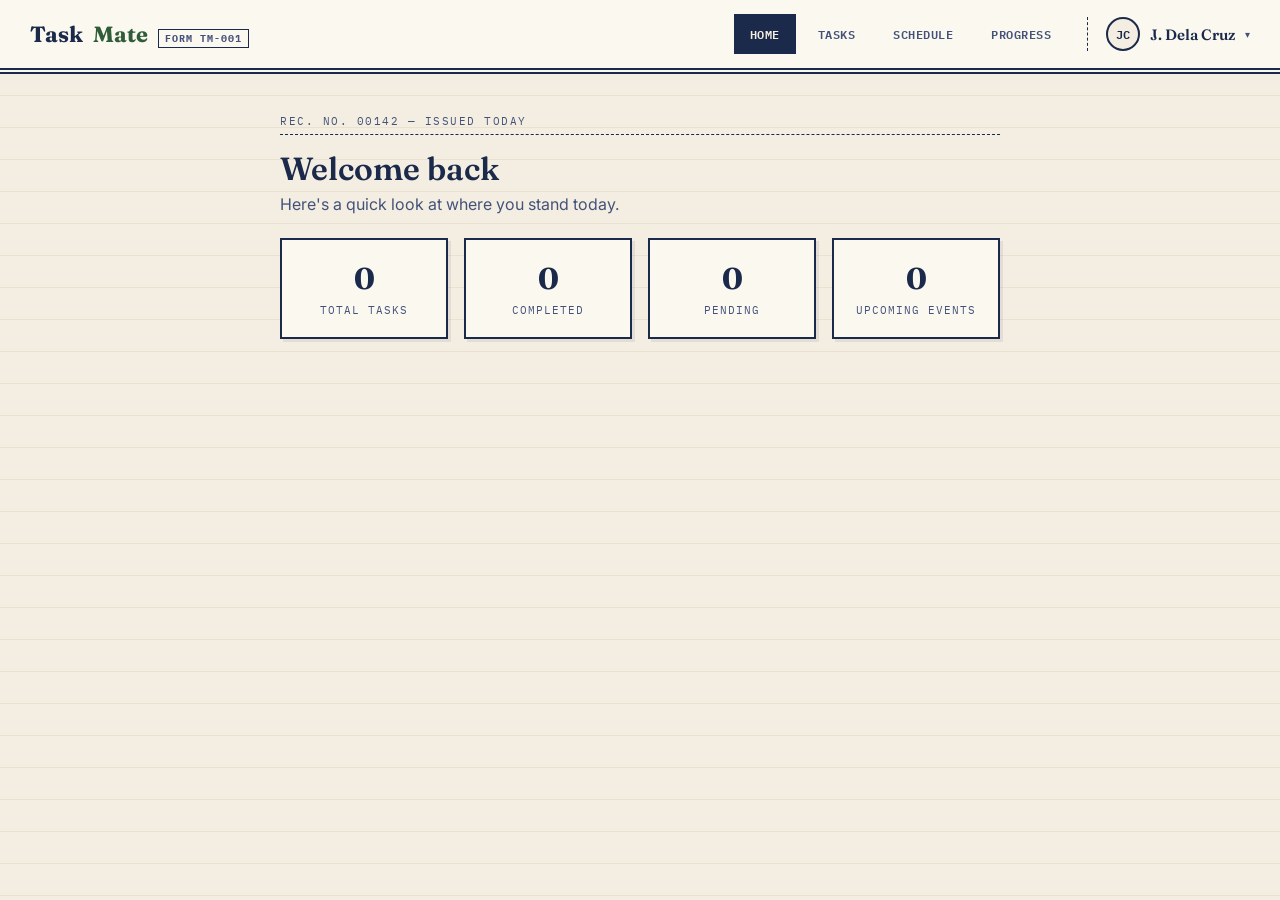
==== index.html @ 4dd3895f "Initial commit" ====
<!DOCTYPE html>
<html lang="en">
<head>
<meta charset="UTF-8">
<meta name="viewport" content="width=device-width, initial-scale=1">
<title>Task-Mate — Registrar</title>
<link rel="stylesheet" href="style.css">
</head>
<body>

  <nav class="navbar">
    <div class="logo">Task<span>Mate</span><div class="form-tag">FORM TM-001</div></div>

    <div class="nav-right">
      <div class="nav-links">
        <a href="#home" class="nav-btn active" data-page="home">Home</a>
        <a href="#tasks" class="nav-btn" data-page="tasks">Tasks</a>
        <a href="#schedule" class="nav-btn" data-page="schedule">Schedule</a>
        <a href="#progress" class="nav-btn" data-page="progress">Progress</a>
      </div>

      <div class="profile" id="profileWrap">
        <div class="avatar">JC</div>
        <span class="profile-name">J. Dela Cruz</span>
        <span class="profile-caret">▾</span>
        <div class="profile-menu" id="profileMenu">
          <a href="#" class="profile-item">Settings</a>
          <a href="#" class="profile-item">Logout</a>
        </div>
      </div>
    </div>
  </nav>

  <main id="app">

    <!-- HOME -->
    <section id="home" class="page active-page">
      <div class="doc-number">REC. NO. 00142 — ISSUED TODAY</div>
      <h1>Welcome back</h1>
      <p class="subtitle">Here's a quick look at where you stand today.</p>
      <div class="stat-cards">
        <div class="stat-card"><span class="stat-number" id="homeTotal">0</span><span class="stat-label">Total Tasks</span></div>
        <div class="stat-card"><span class="stat-number" id="homeDone">0</span><span class="stat-label">Completed</span></div>
        <div class="stat-card"><span class="stat-number" id="homePending">0</span><span class="stat-label">Pending</span></div>
        <div class="stat-card"><span class="stat-number" id="homeEvents">0</span><span class="stat-label">Upcoming Events</span></div>
      </div>
    </section>

    <!-- TASKS -->
    <section id="tasks" class="page">
      <div class="doc-number">SEC. A — TASK LEDGER</div>
      <h1>Tasks</h1>
      <form id="taskForm" class="add-form">
        <input type="text" id="taskInput" placeholder="What needs to be done?" required>
        <input type="date" id="taskDate">
        <select id="taskPriority">
          <option value="Low">Low</option>
          <option value="Med" selected>Med</option>
          <option value="High">High</option>
        </select>
        <select id="taskCategory">
          <option value="Work">Work</option>
          <option value="Personal">Personal</option>
          <option value="School">School</option>
          <option value="Other">Other</option>
        </select>
        <button type="submit" class="btn">File Task</button>
      </form>

      <div class="filter-bar">
        <input type="text" id="searchInput" placeholder="Search tasks...">
        <select id="statusFilter">
          <option value="All">All Status</option>
          <option value="Active">Active</option>
          <option value="Done">Done</option>
        </select>
        <select id="categoryFilter">
          <option value="All">All Categories</option>
          <option value="Work">Work</option>
          <option value="Personal">Personal</option>
          <option value="School">School</option>
          <option value="Other">Other</option>
        </select>
      </div>

      <ul id="taskList" class="item-list"></ul>
      <p id="taskEmpty" class="empty-msg">NO RECORDS ON FILE — SUBMIT ONE ABOVE</p>
    </section>

    <!-- SCHEDULE -->
    <section id="schedule" class="page">
      <div class="doc-number">SEC. B — CALENDAR OF EVENTS</div>
      <h1>Schedule</h1>
      <form id="scheduleForm" class="add-form">
        <input type="text" id="scheduleInput" placeholder="Event name" required>
        <input type="date" id="scheduleDate" required>
        <button type="submit" class="btn">File Event</button>
      </form>
      <ul id="scheduleList" class="item-list"></ul>
      <p id="scheduleEmpty" class="empty-msg">NOTHING ON THE CALENDAR</p>
    </section>

    <!-- PROGRESS -->
    <section id="progress" class="page">
      <div class="doc-number">SEC. C — PERFORMANCE REVIEW</div>
      <h1>Progress</h1>
      <div class="progress-bar-wrap"><div class="progress-bar-fill" id="progressFill"></div></div>
      <p id="progressPercent" class="progress-percent">0% complete</p>
      <h2 class="sub-heading">Completed Tasks</h2>
      <ul id="progressList" class="item-list"></ul>
      <p id="progressEmpty" class="empty-msg">NO COMPLETIONS ON RECORD YET</p>
    </section>

  </main>

  <script src="script.js"></script>
</body>
</html>
---- style.css ----
@import url('https://fonts.googleapis.com/css2?family=Fraunces:opsz,wght@9..144,500;9..144,700&family=Inter:wght@400;500;600&family=IBM+Plex+Mono:wght@500;600&display=swap');

* { margin:0; padding:0; box-sizing:border-box; }

:root {
  --paper:#F3EEE1;
  --paper-line:#E0D6BF;
  --card:#FBF8F0;
  --ink:#1B2A4A;
  --ink-soft:#44527A;
  --border:#1B2A4A;
  --stamp-green:#2F5D3A;
  --stamp-red:#8B2E2E;
}

body {
  background:
    repeating-linear-gradient(to bottom, transparent, transparent 31px, var(--paper-line) 32px),
    var(--paper);
  color:var(--ink);
  font-family:'Inter', sans-serif;
  min-height:100vh;
}

/* NAVBAR */
.navbar {
  display:flex; justify-content:space-between; align-items:center; flex-wrap:wrap; gap:16px;
  padding:14px 30px; background:var(--card);
  border-bottom:6px double var(--border);
  position:sticky; top:0; z-index:20;
}
.logo { font-family:'Fraunces', serif; font-weight:700; font-size:22px; display:flex; align-items:baseline; gap:10px; }
.logo span { color:var(--stamp-green); }
.form-tag {
  font-family:'IBM Plex Mono', monospace; font-size:10px; letter-spacing:1px;
  color:var(--ink-soft); border:1px solid var(--border); padding:2px 6px;
}

/* right-side group: nav tabs + profile */
.nav-right { display:flex; align-items:center; gap:20px; flex-wrap:wrap; }

.nav-links { display:flex; gap:6px; }
.nav-btn {
  font-family:'IBM Plex Mono', monospace; text-transform:uppercase; letter-spacing:0.5px;
  background:transparent; border:2px solid transparent; color:var(--ink-soft);
  text-decoration:none; padding:8px 14px; font-weight:600; font-size:12px; transition:0.15s;
}
.nav-btn:hover { border-color:var(--border); color:var(--ink); }
.nav-btn.active { background:var(--ink); border-color:var(--ink); color:var(--paper); }

/* PROFILE — now top-right */
.profile { position:relative; display:flex; align-items:center; gap:10px; cursor:pointer; border-left:1px dashed var(--border); padding-left:18px; }
.avatar {
  width:34px; height:34px; border:2px solid var(--border); border-radius:50%;
  display:flex; align-items:center; justify-content:center;
  font-family:'IBM Plex Mono', monospace; font-weight:600; font-size:12px; background:var(--paper);
}
.profile-name { font-family:'Fraunces', serif; font-weight:600; font-size:15px; }
.profile-caret { font-size:10px; color:var(--ink-soft); transition:0.15s; }
.profile.open .profile-caret { transform:rotate(180deg); }

.profile-menu {
  display:none; position:absolute; top:calc(100% + 8px); right:0;
  background:var(--card); border:2px solid var(--border); min-width:150px;
  box-shadow:3px 3px 0 rgba(27,42,74,0.1); z-index:30;
}
.profile.open .profile-menu { display:block; }
.profile-item {
  display:block; padding:10px 14px; font-family:'IBM Plex Mono', monospace;
  font-size:12px; text-transform:uppercase; letter-spacing:0.5px;
  color:var(--ink); text-decoration:none; border-bottom:1px dashed var(--paper-line);
}
.profile-item:last-child { border-bottom:none; }
.profile-item:hover { background:var(--paper); }


/* NAV LINKS */
.nav-links { display:flex; gap:6px; flex-wrap:wrap; }
.nav-btn {
  font-family:'IBM Plex Mono', monospace; text-transform:uppercase; letter-spacing:0.5px;
  background:transparent; border:2px solid transparent; color:var(--ink-soft);
  text-decoration:none; padding:8px 14px; font-weight:600; font-size:12px; transition:0.15s;
}
.nav-btn:hover { border-color:var(--border); color:var(--ink); }
.nav-btn.active { background:var(--ink); border-color:var(--ink); color:var(--paper); }

/* PAGES */
.page { display:none; padding:40px; max-width:800px; margin:0 auto; }
.page.active-page { display:block; animation:fadeIn 0.3s ease; }
@keyframes fadeIn { from{opacity:0;} to{opacity:1;} }

.doc-number {
  font-family:'IBM Plex Mono', monospace; font-size:11px; letter-spacing:1.5px;
  color:var(--ink-soft); text-transform:uppercase; border-bottom:1px dashed var(--border);
  padding-bottom:6px; margin-bottom:14px;
}
h1 { font-family:'Fraunces', serif; font-size:32px; font-weight:600; margin-bottom:6px; }
.subtitle { color:var(--ink-soft); margin-bottom:24px; }
.sub-heading { font-family:'Fraunces', serif; margin:28px 0 12px; font-size:20px; font-weight:600; }

/* STAT CARDS */
.stat-cards { display:grid; grid-template-columns:repeat(auto-fit, minmax(140px,1fr)); gap:16px; margin-top:10px; }
.stat-card {
  background:var(--card); border:2px solid var(--border); padding:20px;
  display:flex; flex-direction:column; align-items:center;
  box-shadow:3px 3px 0 rgba(27,42,74,0.08); transition:transform 0.15s;
}
.stat-card:hover { transform:translateY(-2px); }
.stat-number { font-family:'Fraunces', serif; font-size:30px; font-weight:700; }
.stat-label { font-family:'IBM Plex Mono', monospace; font-size:11px; text-transform:uppercase; letter-spacing:1px; color:var(--ink-soft); margin-top:6px; }

/* FORMS */
.add-form, .filter-bar { display:flex; flex-wrap:wrap; gap:10px; margin-bottom:18px; }
.add-form input, .add-form select, .filter-bar input, .filter-bar select {
  background:var(--card); border:2px solid var(--border); color:var(--ink);
  padding:10px 12px; font-family:'Inter', sans-serif; font-size:14px; flex:1; min-width:120px;
  transition:0.15s;
}
.add-form input:focus, .add-form select:focus,
.filter-bar input:focus, .filter-bar select:focus {
  outline:none; background:#fff; border-bottom:3px solid var(--stamp-green);
}

.btn {
  font-family:'IBM Plex Mono', monospace; text-transform:uppercase; letter-spacing:1px;
  background:var(--ink); color:var(--paper); border:2px solid var(--ink);
  padding:10px 18px; font-weight:600; font-size:12px; cursor:pointer; transition:0.15s;
}
.btn:hover { background:var(--paper); color:var(--ink); }
.btn:active { transform:translateY(1px); }

/* LIST ITEMS */
.item-list { list-style:none; display:flex; flex-direction:column; gap:10px; }
.item-list li {
  background:var(--card); border:2px solid var(--border);
  padding:14px 16px; display:flex; align-items:center; justify-content:space-between;
  gap:12px; box-shadow:2px 2px 0 rgba(27,42,74,0.06); animation:fadeIn 0.2s ease;
}
.item-left { display:flex; align-items:center; gap:12px; flex:1; }
.item-list li.done .task-title { text-decoration:line-through; opacity:0.5; }

.task-title { cursor:text; font-weight:500; }
.task-title:hover { text-decoration:underline dotted; }
.task-title-input {
  background:#fff; border:2px solid var(--ink); color:var(--ink);
  padding:4px 8px; font-family:'Inter', sans-serif; font-size:14px;
}

.task-meta { font-size:11px; color:var(--ink-soft); display:flex; align-items:center; gap:8px; flex-wrap:wrap; margin-top:4px; }
.priority-tag, .category-tag {
  font-family:'IBM Plex Mono', monospace; font-size:10px; font-weight:600;
  letter-spacing:0.5px; text-transform:uppercase; padding:3px 7px; border:1px solid currentColor;
}
.priority-Low { color:var(--stamp-green); }
.priority-Med { color:#8A6A1F; }
.priority-High { color:var(--stamp-red); }
.category-tag { color:var(--ink-soft); }

/* STAMP badge for completed status */
.stamp {
  font-family:'IBM Plex Mono', monospace; font-size:10px; font-weight:700;
  letter-spacing:1px; text-transform:uppercase; padding:3px 8px;
  border:2px double var(--stamp-green); color:var(--stamp-green);
  transform:rotate(-4deg); display:inline-block;
}

input[type="checkbox"] { width:20px; height:20px; cursor:pointer; accent-color:var(--ink); }

.item-right { display:flex; align-items:center; gap:10px; }

.delete-btn {
  font-family:'IBM Plex Mono', monospace; background:transparent; border:1px solid var(--border);
  color:var(--ink-soft); font-size:11px; padding:5px 9px; cursor:pointer; transition:0.15s;
  text-transform:uppercase; letter-spacing:0.5px;
}
.delete-btn:hover { background:var(--stamp-red); border-color:var(--stamp-red); color:#fff; }
.delete-btn.confirming {
  background:var(--stamp-red); border-color:var(--stamp-red); color:#fff;
  transform:rotate(-3deg);
}

/* EMPTY STATES - rubber stamp */
.empty-msg {
  display:none; font-family:'IBM Plex Mono', monospace; font-size:12px; letter-spacing:1px;
  color:var(--stamp-red); border:2px solid var(--stamp-red);
  padding:10px 16px; transform:rotate(-2deg); margin-top:14px;
}
.empty-msg.show { display:inline-block; }

/* PROGRESS */
.progress-bar-wrap { width:100%; height:18px; background:var(--card); border:2px solid var(--border); overflow:hidden; margin-top:10px; }
.progress-bar-fill { height:100%; width:0%; background:var(--stamp-green); transition:width 0.4s ease; }
.progress-percent { margin-top:8px; font-family:'IBM Plex Mono', monospace; font-size:13px; color:var(--ink-soft); }

/* MOBILE */
@media (max-width:640px) {
  .navbar { padding:12px 16px; }
  .profile-name { display:none; }
  .nav-right { width:100%; justify-content:space-between; }
  .nav-links { width:100%; justify-content:space-between; }
  .nav-btn { flex:1; text-align:center; padding:8px 4px; font-size:10px; }
  .page { padding:24px 18px; }
  .add-form, .filter-bar { flex-direction:column; }
  .add-form input, .add-form select, .filter-bar input, .filter-bar select { width:100%; }
  .item-list li { flex-wrap:wrap; }
}
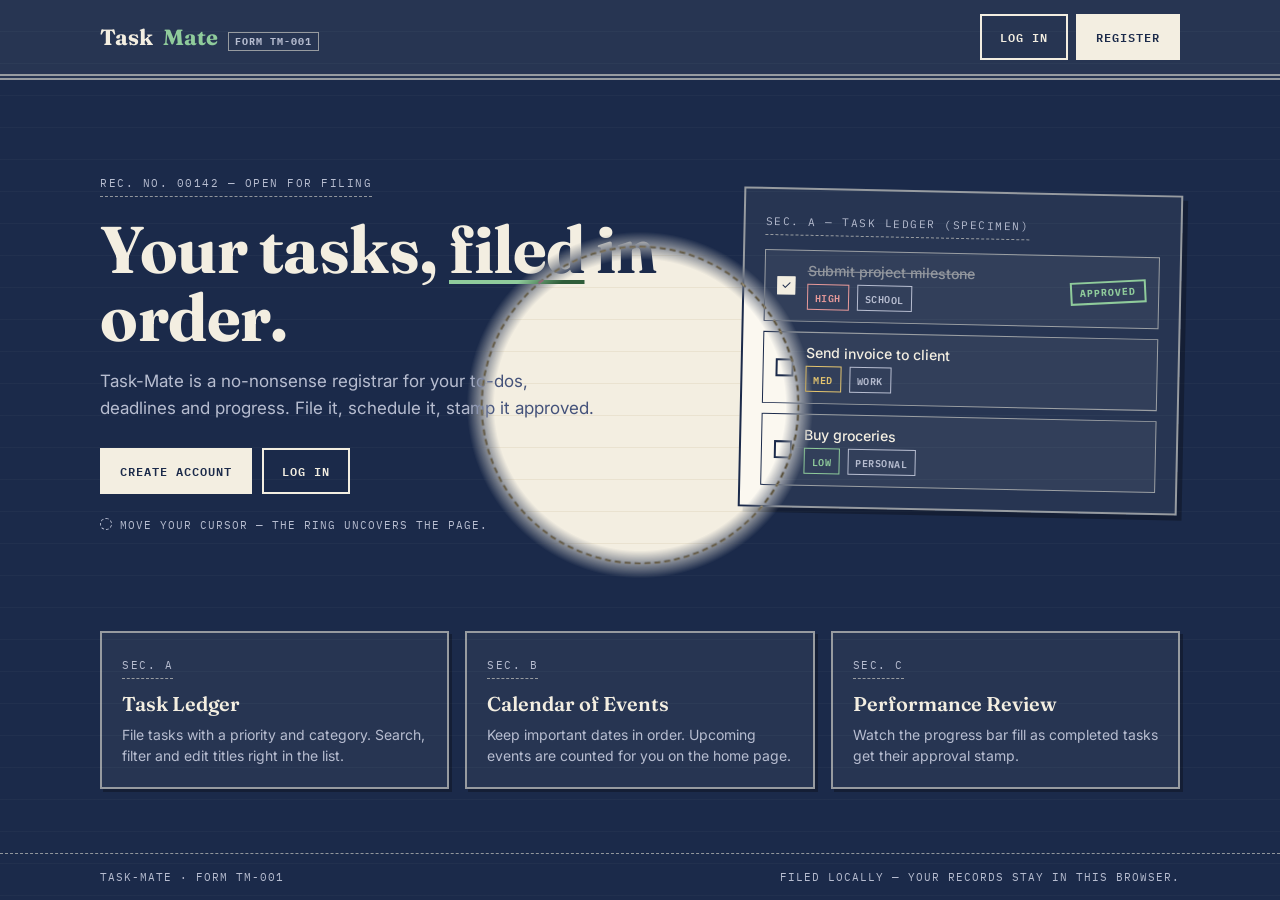
==== commit c4a55e1e: "ian Main" ====
--- a/index.html
+++ b/index.html
@@ -3,116 +3,102 @@
 <head>
 <meta charset="UTF-8">
 <meta name="viewport" content="width=device-width, initial-scale=1">
-<title>Task-Mate — Registrar</title>
+<title>Task-Mate — Welcome</title>
 <link rel="stylesheet" href="style.css">
+<link rel="stylesheet" href="landing.css">
 </head>
-<body>
+<body class="landing">
 
-  <nav class="navbar">
-    <div class="logo">Task<span>Mate</span><div class="form-tag">FORM TM-001</div></div>
+<!--
+  Two stacked layers with identical content:
+    #base   = dark "cover" (the real, clickable page)
+    #reveal = paper theme copy (cloned by landing.js), masked to a circle that follows the cursor
+-->
+<div class="world" id="world">
 
-    <div class="nav-right">
-      <div class="nav-links">
-        <a href="#home" class="nav-btn active" data-page="home">Home</a>
-        <a href="#tasks" class="nav-btn" data-page="tasks">Tasks</a>
-        <a href="#schedule" class="nav-btn" data-page="schedule">Schedule</a>
-        <a href="#progress" class="nav-btn" data-page="progress">Progress</a>
-      </div>
+  <div class="layer layer-dark" id="base">
+    <div class="content">
 
-      <div class="profile" id="profileWrap">
-        <div class="avatar">JC</div>
-        <span class="profile-name">J. Dela Cruz</span>
-        <span class="profile-caret">▾</span>
-        <div class="profile-menu" id="profileMenu">
-          <a href="#" class="profile-item">Settings</a>
-          <a href="#" class="profile-item">Logout</a>
+      <header class="lp-nav">
+        <div class="logo">Task<span>Mate</span><div class="form-tag">FORM TM-001</div></div>
+        <nav class="lp-links" aria-label="Account">
+          <a href="login.html" class="lp-btn ghost" data-mirror>Log in</a>
+          <a href="register.html" class="lp-btn primary" data-mirror>Register</a>
+        </nav>
+      </header>
+
+      <section class="lp-hero">
+        <div class="lp-hero-text">
+          <div class="lp-doc">REC. NO. 00142 — OPEN FOR FILING</div>
+          <h1 class="lp-title">Your tasks, <span class="lp-accent">filed</span> in order.</h1>
+          <p class="lp-lede">Task-Mate is a no-nonsense registrar for your to-dos, deadlines and progress. File it, schedule it, stamp it approved.</p>
+          <div class="lp-cta">
+            <a href="register.html" class="lp-btn primary" data-mirror>Create account</a>
+            <a href="login.html" class="lp-btn ghost" data-mirror>Log in</a>
+          </div>
+          <p class="lp-hint" data-hint>Move your cursor — the ring uncovers the page.</p>
         </div>
-      </div>
+
+        <aside class="lp-specimen" aria-label="Sample ledger">
+          <div class="lp-doc">SEC. A — TASK LEDGER (SPECIMEN)</div>
+          <ul class="lp-rows">
+            <li class="is-done">
+              <span class="lp-box on">✓</span>
+              <div>
+                <div class="lp-row-title">Submit project milestone</div>
+                <div class="lp-meta"><span class="lp-tag high">High</span><span class="lp-tag">School</span></div>
+              </div>
+              <span class="lp-stamp">Approved</span>
+            </li>
+            <li>
+              <span class="lp-box"></span>
+              <div>
+                <div class="lp-row-title">Send invoice to client</div>
+                <div class="lp-meta"><span class="lp-tag med">Med</span><span class="lp-tag">Work</span></div>
+              </div>
+            </li>
+            <li>
+              <span class="lp-box"></span>
+              <div>
+                <div class="lp-row-title">Buy groceries</div>
+                <div class="lp-meta"><span class="lp-tag low">Low</span><span class="lp-tag">Personal</span></div>
+              </div>
+            </li>
+          </ul>
+        </aside>
+      </section>
+
+      <section class="lp-cards" aria-label="Features">
+        <article class="lp-card">
+          <div class="lp-doc">SEC. A</div>
+          <h2>Task Ledger</h2>
+          <p>File tasks with a priority and category. Search, filter and edit titles right in the list.</p>
+        </article>
+        <article class="lp-card">
+          <div class="lp-doc">SEC. B</div>
+          <h2>Calendar of Events</h2>
+          <p>Keep important dates in order. Upcoming events are counted for you on the home page.</p>
+        </article>
+        <article class="lp-card">
+          <div class="lp-doc">SEC. C</div>
+          <h2>Performance Review</h2>
+          <p>Watch the progress bar fill as completed tasks get their approval stamp.</p>
+        </article>
+      </section>
+
+      <footer class="lp-foot">
+        <span>TASK-MATE · FORM TM-001</span>
+        <span>Filed locally — your records stay in this browser.</span>
+      </footer>
+
     </div>
-  </nav>
+  </div>
 
-  <main id="app">
+  <div class="layer layer-paper reveal" id="reveal" aria-hidden="true"></div>
+</div>
 
-    <!-- HOME -->
-    <section id="home" class="page active-page">
-      <div class="doc-number">REC. NO. 00142 — ISSUED TODAY</div>
-      <h1>Welcome back</h1>
-      <p class="subtitle">Here's a quick look at where you stand today.</p>
-      <div class="stat-cards">
-        <div class="stat-card"><span class="stat-number" id="homeTotal">0</span><span class="stat-label">Total Tasks</span></div>
-        <div class="stat-card"><span class="stat-number" id="homeDone">0</span><span class="stat-label">Completed</span></div>
-        <div class="stat-card"><span class="stat-number" id="homePending">0</span><span class="stat-label">Pending</span></div>
-        <div class="stat-card"><span class="stat-number" id="homeEvents">0</span><span class="stat-label">Upcoming Events</span></div>
-      </div>
-    </section>
+<div class="ring" id="ring" aria-hidden="true"></div>
 
-    <!-- TASKS -->
-    <section id="tasks" class="page">
-      <div class="doc-number">SEC. A — TASK LEDGER</div>
-      <h1>Tasks</h1>
-      <form id="taskForm" class="add-form">
-        <input type="text" id="taskInput" placeholder="What needs to be done?" required>
-        <input type="date" id="taskDate">
-        <select id="taskPriority">
-          <option value="Low">Low</option>
-          <option value="Med" selected>Med</option>
-          <option value="High">High</option>
-        </select>
-        <select id="taskCategory">
-          <option value="Work">Work</option>
-          <option value="Personal">Personal</option>
-          <option value="School">School</option>
-          <option value="Other">Other</option>
-        </select>
-        <button type="submit" class="btn">File Task</button>
-      </form>
-
-      <div class="filter-bar">
-        <input type="text" id="searchInput" placeholder="Search tasks...">
-        <select id="statusFilter">
-          <option value="All">All Status</option>
-          <option value="Active">Active</option>
-          <option value="Done">Done</option>
-        </select>
-        <select id="categoryFilter">
-          <option value="All">All Categories</option>
-          <option value="Work">Work</option>
-          <option value="Personal">Personal</option>
-          <option value="School">School</option>
-          <option value="Other">Other</option>
-        </select>
-      </div>
-
-      <ul id="taskList" class="item-list"></ul>
-      <p id="taskEmpty" class="empty-msg">NO RECORDS ON FILE — SUBMIT ONE ABOVE</p>
-    </section>
-
-    <!-- SCHEDULE -->
-    <section id="schedule" class="page">
-      <div class="doc-number">SEC. B — CALENDAR OF EVENTS</div>
-      <h1>Schedule</h1>
-      <form id="scheduleForm" class="add-form">
-        <input type="text" id="scheduleInput" placeholder="Event name" required>
-        <input type="date" id="scheduleDate" required>
-        <button type="submit" class="btn">File Event</button>
-      </form>
-      <ul id="scheduleList" class="item-list"></ul>
-      <p id="scheduleEmpty" class="empty-msg">NOTHING ON THE CALENDAR</p>
-    </section>
-
-    <!-- PROGRESS -->
-    <section id="progress" class="page">
-      <div class="doc-number">SEC. C — PERFORMANCE REVIEW</div>
-      <h1>Progress</h1>
-      <div class="progress-bar-wrap"><div class="progress-bar-fill" id="progressFill"></div></div>
-      <p id="progressPercent" class="progress-percent">0% complete</p>
-      <h2 class="sub-heading">Completed Tasks</h2>
-      <ul id="progressList" class="item-list"></ul>
-      <p id="progressEmpty" class="empty-msg">NO COMPLETIONS ON RECORD YET</p>
-    </section>
-
-  </main>
-
-  <script src="script.js"></script>
+<script src="landing.js"></script>
 </body>
 </html>
--- a/landing.css
+++ b/landing.css
@@ -0,0 +1,167 @@
+/* =========================================================
+   Task-Mate landing — two stacked layers.
+   .layer-dark  = cover (always there, real links)
+   .layer-paper = same content in the app's paper theme,
+                  masked to a circle that follows the cursor
+   Tune the effect in landing.js (radius) and below (edge softness).
+   ========================================================= */
+
+body.landing { background:#1B2A4A; }
+
+.world { position:relative; overflow:hidden; isolation:isolate; }
+
+/* ---------- colour tokens per layer ---------- */
+.layer-dark {
+  --bg:#1B2A4A; --fg:#F3EEE1; --fg-soft:#B7BDD0; --line:rgba(243,238,225,.55);
+  --rule:rgba(243,238,225,.06); --card:rgba(243,238,225,.05);
+  --accent:#8FCB9B; --danger:#E89A9A; --warn:#E3C46F; --shadow:rgba(0,0,0,.28);
+  position:relative; z-index:1;
+}
+.layer-paper {
+  --bg:#F3EEE1; --fg:#1B2A4A; --fg-soft:#44527A; --line:#1B2A4A;
+  --rule:#E0D6BF; --card:#FBF8F0;
+  --accent:#2F5D3A; --danger:#8B2E2E; --warn:#8A6A1F; --shadow:rgba(27,42,74,.1);
+}
+.layer {
+  color:var(--fg);
+  background:
+    repeating-linear-gradient(to bottom, transparent, transparent 31px, var(--rule) 32px),
+    var(--bg);
+}
+
+/* ---------- the reveal mask ----------
+   --x / --y / --r are set every frame by landing.js.
+   Solid up to 84% of the radius, then a soft edge to 100%. */
+.reveal {
+  position:absolute; inset:0; z-index:2; pointer-events:none;
+  -webkit-mask-image:radial-gradient(circle var(--r,1px) at var(--x,50vw) var(--y,40vh), #000 0, #000 84%, transparent 100%);
+          mask-image:radial-gradient(circle var(--r,1px) at var(--x,50vw) var(--y,40vh), #000 0, #000 84%, transparent 100%);
+  -webkit-mask-repeat:no-repeat; mask-repeat:no-repeat;
+}
+/* reduced motion: just show the paper theme, no mask */
+.world.static .reveal { -webkit-mask-image:none; mask-image:none; }
+
+/* ---------- cursor ring ---------- */
+.ring {
+  position:fixed; left:0; top:0; z-index:60; pointer-events:none;
+  width:0; height:0; border:2px dashed #F3EEE1; border-radius:50%;
+  mix-blend-mode:difference; transition:opacity .2s; will-change:transform;
+}
+.ring.away { opacity:0; }
+
+/* ---------- layout ---------- */
+.content {
+  --gutter:max(22px, calc((100% - 1080px) / 2));
+  min-height:100vh; display:flex; flex-direction:column;
+}
+
+.lp-nav {
+  display:flex; justify-content:space-between; align-items:center; flex-wrap:wrap; gap:14px;
+  padding:14px var(--gutter); background:var(--card); border-bottom:6px double var(--line);
+}
+.lp-nav .logo span { color:var(--accent); }
+.lp-nav .form-tag { color:var(--fg-soft); border-color:var(--line); }
+.lp-links { display:flex; gap:8px; }
+
+.lp-doc {
+  display:inline-block; font-family:'IBM Plex Mono', monospace; font-size:11px; letter-spacing:1.5px;
+  text-transform:uppercase; color:var(--fg-soft); border-bottom:1px dashed var(--line); padding-bottom:6px;
+}
+
+/* ---------- buttons ---------- */
+.lp-btn {
+  display:inline-block; font-family:'IBM Plex Mono', monospace; text-transform:uppercase; letter-spacing:1px;
+  font-weight:600; font-size:12px; padding:11px 18px; border:2px solid var(--fg);
+  text-decoration:none; cursor:pointer; transition:.15s;
+}
+.lp-btn.primary { background:var(--fg); color:var(--bg); }
+.lp-btn.ghost   { background:transparent; color:var(--fg); }
+.lp-btn.primary:hover, .lp-btn.primary.hover { background:transparent; color:var(--fg); }
+.lp-btn.ghost:hover,   .lp-btn.ghost.hover   { background:var(--fg); color:var(--bg); }
+.lp-btn:focus-visible, .lp-btn.focus { outline:3px solid var(--accent); outline-offset:3px; }
+
+/* ---------- hero ---------- */
+.lp-hero {
+  flex:1; display:grid; grid-template-columns:minmax(0,1.15fr) minmax(0,.85fr);
+  gap:48px; align-items:center; padding:64px var(--gutter) 48px;
+}
+.lp-title {
+  font-family:'Fraunces', serif; font-weight:700; font-size:clamp(38px, 6vw, 66px);
+  line-height:1.04; letter-spacing:-.5px; margin:18px 0 16px;
+}
+.lp-accent {
+  text-decoration:underline; text-decoration-color:var(--accent);
+  text-decoration-thickness:4px; text-underline-offset:7px;
+}
+.lp-lede { color:var(--fg-soft); font-size:17px; line-height:1.6; max-width:46ch; margin-bottom:26px; }
+.lp-cta { display:flex; gap:10px; flex-wrap:wrap; }
+.lp-hint {
+  margin-top:24px; font-family:'IBM Plex Mono', monospace; font-size:11px; letter-spacing:1px;
+  text-transform:uppercase; color:var(--fg-soft);
+}
+.lp-hint::before {
+  content:""; display:inline-block; width:10px; height:10px; margin-right:8px; vertical-align:-1px;
+  border:1.5px dashed currentColor; border-radius:50%;
+}
+
+/* ---------- specimen card ---------- */
+.lp-specimen {
+  background:var(--card); border:2px solid var(--line); padding:20px;
+  box-shadow:5px 5px 0 var(--shadow); transform:rotate(1.2deg);
+}
+.lp-rows { list-style:none; margin-top:14px; display:flex; flex-direction:column; gap:10px; }
+.lp-rows li {
+  display:flex; align-items:center; gap:12px; padding:11px 12px;
+  border:1.5px solid var(--line); background:var(--card);
+}
+.lp-rows li > div { flex:1; min-width:0; }
+.lp-box {
+  width:18px; height:18px; flex:none; border:2px solid var(--fg); font-size:12px; line-height:1;
+  display:inline-flex; align-items:center; justify-content:center;
+}
+.lp-box.on { background:var(--fg); color:var(--bg); }
+.lp-row-title { font-weight:500; font-size:14px; }
+.is-done .lp-row-title { text-decoration:line-through; opacity:.5; }
+.lp-meta { display:flex; gap:8px; flex-wrap:wrap; margin-top:5px; }
+.lp-tag {
+  font-family:'IBM Plex Mono', monospace; font-size:10px; font-weight:600; letter-spacing:.5px;
+  text-transform:uppercase; padding:3px 7px; border:1px solid currentColor; color:var(--fg-soft);
+}
+.lp-tag.high { color:var(--danger); }
+.lp-tag.med  { color:var(--warn); }
+.lp-tag.low  { color:var(--accent); }
+.lp-stamp {
+  flex:none; display:inline-block; font-family:'IBM Plex Mono', monospace; font-size:10px; font-weight:700;
+  letter-spacing:1px; text-transform:uppercase; padding:3px 8px;
+  border:2px double var(--accent); color:var(--accent); transform:rotate(-4deg);
+}
+
+/* ---------- feature cards ---------- */
+.lp-cards {
+  display:grid; grid-template-columns:repeat(auto-fit, minmax(220px, 1fr)); gap:16px;
+  padding:24px var(--gutter) 64px;
+}
+.lp-card {
+  background:var(--card); border:2px solid var(--line); padding:20px; box-shadow:3px 3px 0 var(--shadow);
+}
+.lp-card h2 { font-family:'Fraunces', serif; font-size:20px; font-weight:600; margin:12px 0 8px; }
+.lp-card p { color:var(--fg-soft); font-size:14px; line-height:1.55; }
+
+/* ---------- footer ---------- */
+.lp-foot {
+  display:flex; justify-content:space-between; flex-wrap:wrap; gap:8px;
+  padding:16px var(--gutter); border-top:1px dashed var(--line);
+  font-family:'IBM Plex Mono', monospace; font-size:11px; letter-spacing:1px;
+  text-transform:uppercase; color:var(--fg-soft);
+}
+
+/* ---------- mobile ---------- */
+@media (max-width:860px) {
+  .lp-hero { grid-template-columns:1fr; gap:36px; padding-top:40px; }
+  .lp-specimen { transform:none; }
+}
+@media (max-width:520px) {
+  .lp-btn { padding:10px 14px; }
+  .lp-links { width:100%; }
+  .lp-links .lp-btn { flex:1; text-align:center; }
+}
